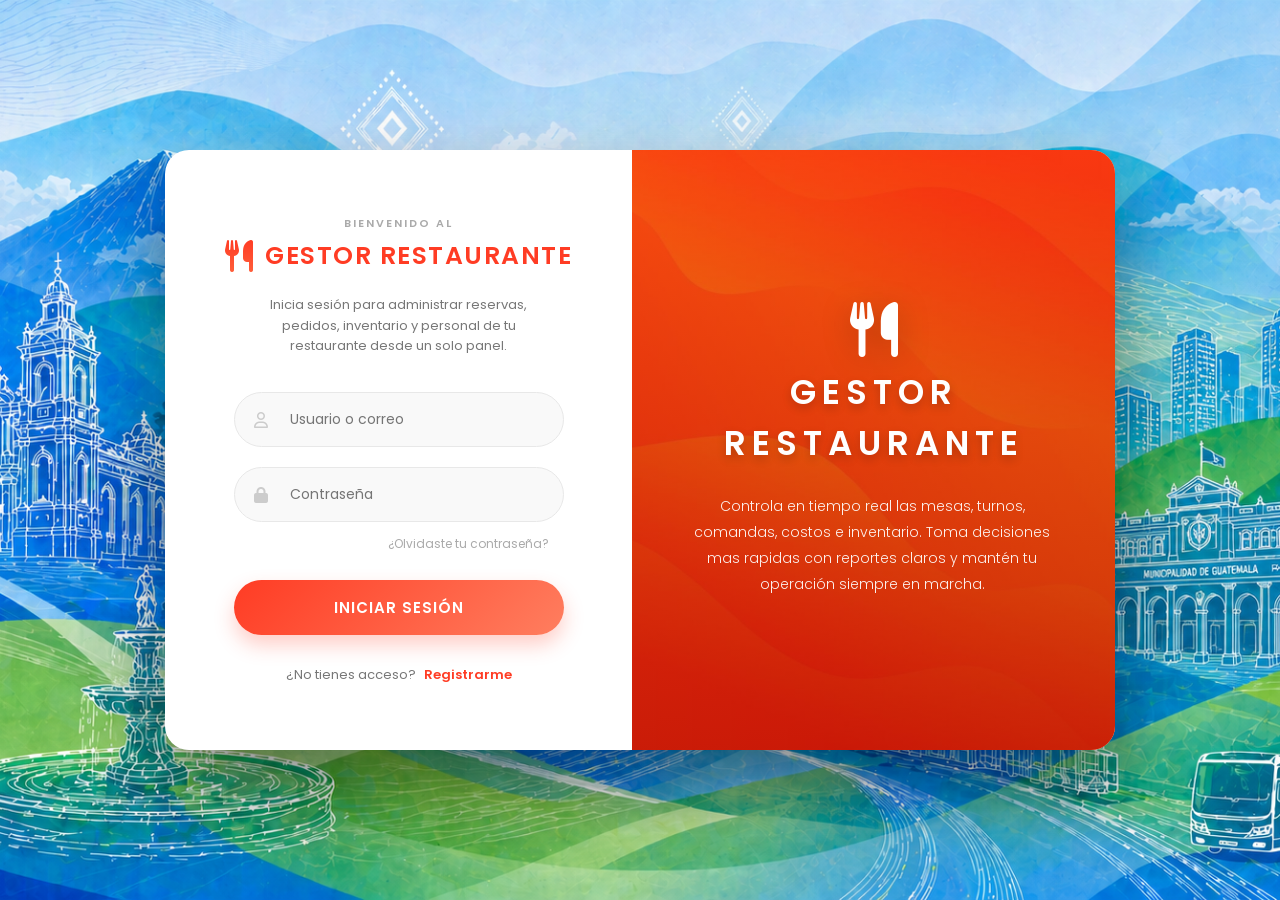
==== index.html @ 8c23b3a1 "feat: Musica de atraco" ====
<!DOCTYPE html>
<html lang="es">
<head>
    <meta charset="UTF-8">
    <meta name="viewport" content="width=device-width, initial-scale=1.0">
    <title>Gestor de Restaurante | Acceso</title>
    <link href="https://fonts.googleapis.com/css2?family=Poppins:wght@300;400;600&display=swap" rel="stylesheet">
    <link rel="stylesheet" href="https://cdnjs.cloudflare.com/ajax/libs/font-awesome/6.4.0/css/all.min.css">
    <link rel="stylesheet" href="css/auth.css">
    <link rel="stylesheet" href="css/login.css">
</head>
<body>
    <div class="login-card">
        <div class="login-left">
            <span class="welcome-text">Bienvenido al</span>
            <div class="logo-container">
                <i class="fas fa-utensils"></i>
                <span>GESTOR RESTAURANTE</span>
            </div>

            <p class="subtitle">Inicia sesión para administrar reservas, pedidos, inventario y personal de tu restaurante desde un solo panel.</p>

            <form action="#">
                <div class="input-group">
                    <i class="far fa-user"></i>
                    <input type="text" placeholder="Usuario o correo" required>
                </div>

                <div class="input-group">
                    <i class="fas fa-lock"></i>
                    <input type="password" placeholder="Contraseña" required>
                </div>

                <div class="forgot-pass">
                    <a href="recuperarContraseña.html">¿Olvidaste tu contraseña?</a>
                </div>

                <button type="submit" class="sign-in-btn">Iniciar Sesión</button>
            </form>

            <p class="signup-link">
                ¿No tienes acceso? <a href="registrarme.html">Registrarme</a>
            </p>
        </div>

        <div class="login-right">
            <div class="right-content">
                <div class="right-logo">
                    <i class="fas fa-utensils"></i>
                    <span>GESTOR RESTAURANTE</span>
                </div>
                <p>Controla en tiempo real las mesas, turnos, comandas, costos e inventario. Toma decisiones mas rapidas con reportes claros y mantén tu operación siempre en marcha.</p>
            </div>
        </div>
    </div>
</body>
</html>
---- css/auth.css ----
:root {
    --primary-red: #ff3c24;
    --primary-orange: #ff5e3a;
    --text-gray: #777;
    --text-light: #aaa;
    --light-gray: #e8e8e8;
    --white: #ffffff;
}

* {
    margin: 0;
    padding: 0;
    box-sizing: border-box;
    font-family: 'Poppins', sans-serif;
}

body {
    background-image: url('../img/fondo.png');
    background-size: cover;
    background-position: center;
    background-attachment: fixed;
    display: flex;
    justify-content: center;
    align-items: center;
    min-height: 100vh;
}

.welcome-text {
    font-size: 11px;
    font-weight: 600;
    color: var(--text-light);
    letter-spacing: 2px;
    margin-bottom: 5px;
    text-transform: uppercase;
}

.logo-container {
    display: flex;
    align-items: center;
    gap: 12px;
    margin-bottom: 20px;
}

.logo-container i {
    font-size: 32px;
    background: linear-gradient(to bottom, var(--primary-red), var(--primary-orange));
    -webkit-background-clip: text;
    background-clip: text;
    -webkit-text-fill-color: transparent;
    color: transparent;
}

.logo-container span {
    font-size: 25px;
    font-weight: 600;
    letter-spacing: 1.5px;
    color: var(--primary-red);
    white-space: nowrap;
}

.subtitle {
    color: var(--text-gray);
    font-size: 13px;
    line-height: 1.6;
}

form {
    width: 100%;
    max-width: 330px;
}

.input-group {
    width: 100%;
    position: relative;
    margin-bottom: 18px;
}

.input-group i {
    position: absolute;
    left: 20px;
    top: 50%;
    transform: translateY(-50%);
    color: #ccc;
    transition: 0.3s;
}

.input-group input,
.input-group select {
    width: 100%;
    padding: 14px 16px 14px 55px;
    border: 1px solid var(--light-gray);
    border-radius: 50px;
    outline: none;
    font-size: 14px;
    background: #f9f9f9;
    transition: all 0.3s ease;
    appearance: none;
}

.input-group input:focus,
.input-group select:focus {
    background: #fff;
    border-color: var(--primary-red);
    box-shadow: 0 0 10px rgba(255, 60, 36, 0.1);
}

.input-group input:focus + i,
.input-group select:focus + i {
    color: var(--primary-red);
}

.auth-btn {
    width: 100%;
    padding: 16px;
    border: none;
    border-radius: 50px;
    background: linear-gradient(135deg, #ff7a1a, var(--primary-orange));
    color: white;
    font-weight: 600;
    font-size: 15px;
    cursor: pointer;
    box-shadow: 0 10px 20px rgba(255, 122, 26, 0.28);
    transition: all 0.3s ease;
    text-transform: uppercase;
    letter-spacing: 1px;
}

.auth-btn:hover {
    transform: translateY(-3px);
    box-shadow: 0 15px 30px rgba(255, 122, 26, 0.38);
}

.auth-btn:active {
    transform: translateY(1px) scale(0.995);
    box-shadow: inset 0 4px 10px rgba(0, 0, 0, 0.12), 0 6px 14px rgba(255, 122, 26, 0.28);
}

.panel-right {
    flex: 1.1;
    background: linear-gradient(rgba(244, 48, 29, 0.55), rgba(180, 10, 10, 0.7)), url('../img/login.jpg');
    background-size: cover;
    background-position: center;
    display: flex;
    justify-content: center;
    align-items: center;
    padding: 60px;
    color: white;
    text-align: center;
}

.right-logo {
    margin-bottom: 25px;
}

.right-logo i {
    font-size: 55px;
    display: block;
    margin-bottom: 10px;
    filter: drop-shadow(0 5px 15px rgba(0, 0, 0, 0.2));
}

.right-logo span {
    font-size: 34px;
    font-weight: 600;
    letter-spacing: 6px;
    display: block;
    text-shadow: 0 4px 10px rgba(0, 0, 0, 0.2);
}

.right-content p {
    font-size: 14px;
    font-weight: 300;
    line-height: 1.85;
    opacity: 0.92;
    max-width: 360px;
}

@media (max-width: 900px) {
    .logo-container {
        flex-direction: column;
        gap: 6px;
    }

    .logo-container i {
        font-size: 26px;
    }

    .logo-container span {
        font-size: 22px;
        letter-spacing: 1px;
        white-space: normal;
        line-height: 1.2;
        text-align: center;
    }
}
---- css/login.css ----
.login-card {
    background: var(--white);
    width: 950px;
    height: 600px;
    display: flex;
    border-radius: 24px;
    overflow: hidden;
    box-shadow: 0 40px 80px rgba(0, 0, 0, 0.45);
}

.login-left {
    flex: 1;
    padding: 40px 60px;
    display: flex;
    flex-direction: column;
    justify-content: center;
    align-items: center;
    text-align: center;
}

.subtitle {
    margin-bottom: 35px;
    max-width: 300px;
}

.input-group {
    margin-bottom: 20px;
}

.input-group input {
    padding: 16px 16px 16px 55px;
}

.forgot-pass {
    display: block;
    text-align: right;
    width: 100%;
    margin-top: -12px;
    margin-bottom: 25px;
    padding-right: 15px;
}

.forgot-pass a {
    font-size: 12px;
    color: var(--text-light);
    text-decoration: none;
    transition: 0.3s;
    font-weight: 400;
}

.forgot-pass a:hover {
    color: var(--primary-red);
}

.sign-in-btn {
    width: 100%;
    padding: 16px;
    border: none;
    border-radius: 50px;
    background: linear-gradient(135deg, var(--primary-red), #ff7e5f);
    color: white;
    font-weight: 600;
    font-size: 15px;
    cursor: pointer;
    box-shadow: 0 10px 20px rgba(255, 60, 36, 0.25);
    transition: all 0.3s ease;
    text-transform: uppercase;
    letter-spacing: 1px;
}

.sign-in-btn:hover {
    transform: translateY(-3px);
    box-shadow: 0 15px 30px rgba(255, 60, 36, 0.35);
}

.signup-link {
    font-size: 13px;
    margin-top: 30px;
    color: var(--text-gray);
}

.signup-link a {
    color: var(--primary-red);
    text-decoration: none;
    font-weight: 600;
    margin-left: 5px;
}

.signup-link a:hover {
    text-decoration: underline;
}

.login-right {
    flex: 1.1;
    background: linear-gradient(rgba(244, 48, 29, 0.55), rgba(180, 10, 10, 0.7)), url('../img/login.jpg');
    background-size: cover;
    background-position: center;
    display: flex;
    justify-content: center;
    align-items: center;
    padding: 60px;
    color: white;
    text-align: center;
}

@media (max-width: 850px) {
    .login-card {
        width: 95%;
        flex-direction: column;
        height: auto;
        margin: 20px;
    }

    .login-right {
        display: none;
    }

    .login-left {
        padding: 56px 24px;
    }

    .subtitle {
        max-width: 100%;
    }
}
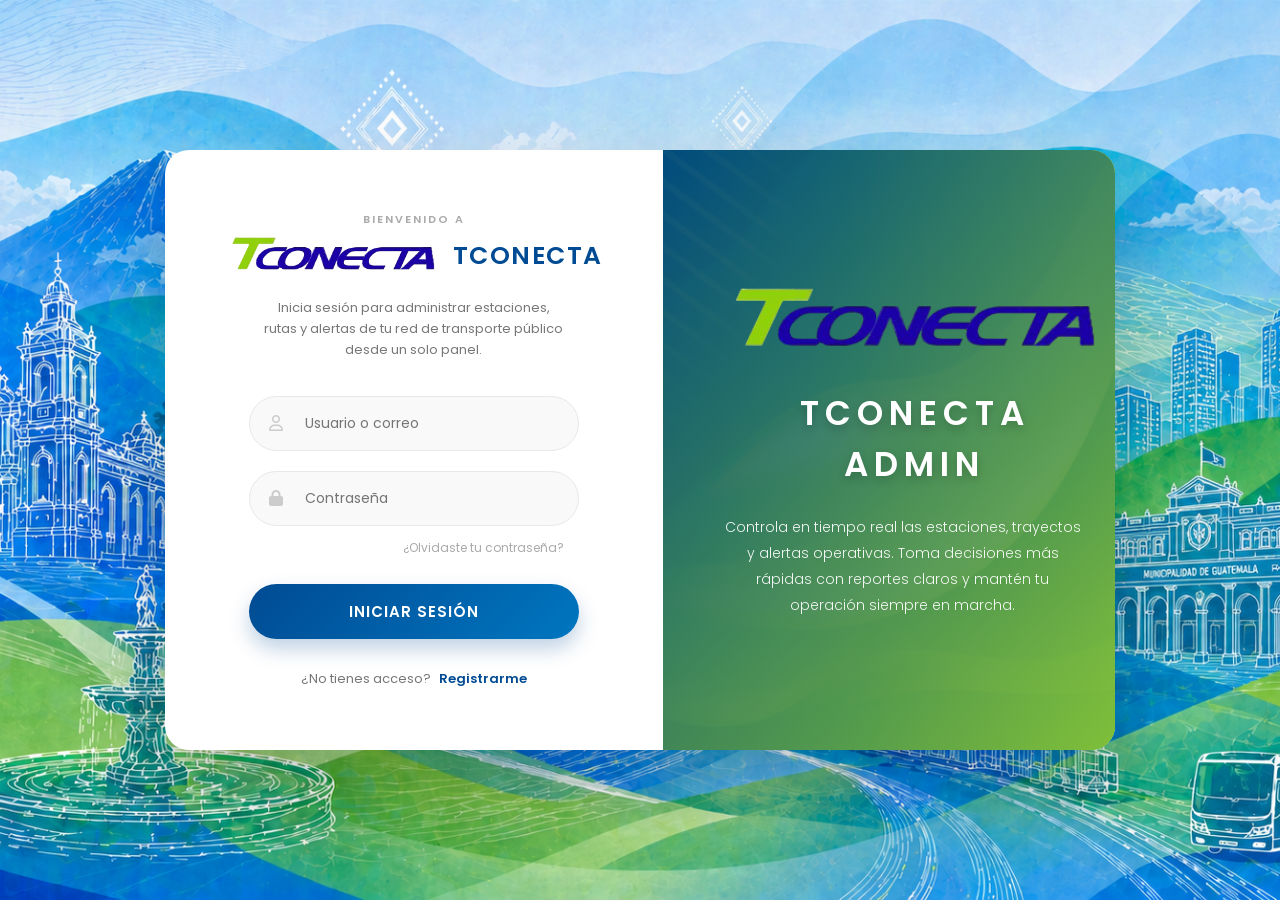
==== commit aa0bee99: "ya no se w me quiero dormir ya" ====
--- a/index.html
+++ b/index.html
@@ -1,57 +1,56 @@
 <!DOCTYPE html>
 <html lang="es">
 <head>
-    <meta charset="UTF-8">
-    <meta name="viewport" content="width=device-width, initial-scale=1.0">
-    <title>Gestor de Restaurante | Acceso</title>
-    <link href="https://fonts.googleapis.com/css2?family=Poppins:wght@300;400;600&display=swap" rel="stylesheet">
-    <link rel="stylesheet" href="https://cdnjs.cloudflare.com/ajax/libs/font-awesome/6.4.0/css/all.min.css">
-    <link rel="stylesheet" href="css/auth.css">
-    <link rel="stylesheet" href="css/login.css">
+<meta charset="UTF-8">
+<meta name="viewport" content="width=device-width, initial-scale=1.0">
+<title>Tconecta | Acceso</title>
+<link href="https://fonts.googleapis.com/css2?family=Poppins:wght@300;400;600&display=swap" rel="stylesheet">
+<link rel="stylesheet" href="https://cdnjs.cloudflare.com/ajax/libs/font-awesome/6.4.0/css/all.min.css">
+<link rel="stylesheet" href="css/auth.css">
+<link rel="stylesheet" href="css/login.css">
 </head>
 <body>
-    <div class="login-card">
-        <div class="login-left">
-            <span class="welcome-text">Bienvenido al</span>
-            <div class="logo-container">
-                <i class="fas fa-utensils"></i>
-                <span>GESTOR RESTAURANTE</span>
+<div class="login-card">
+<div class="login-left">
+<span class="welcome-text">Bienvenido a</span>
+<div class="logo-container">
+<img src="img/logo.png" alt="Tconecta Logo" style="height: 45px;">
+<span>TCONECTA</span>
+</div>
+<p class="subtitle">Inicia sesión para administrar estaciones, rutas y alertas de tu red de transporte público desde un solo panel.</p>
+
+        <form action="#">
+            <div class="input-group">
+                <i class="far fa-user"></i>
+                <input type="text" placeholder="Usuario o correo" required>
             </div>
 
-            <p class="subtitle">Inicia sesión para administrar reservas, pedidos, inventario y personal de tu restaurante desde un solo panel.</p>
+            <div class="input-group">
+                <i class="fas fa-lock"></i>
+                <input type="password" placeholder="Contraseña" required>
+            </div>
 
-            <form action="#">
-                <div class="input-group">
-                    <i class="far fa-user"></i>
-                    <input type="text" placeholder="Usuario o correo" required>
-                </div>
+            <div class="forgot-pass">
+                <a href="pages/recuperarContraseña.html">¿Olvidaste tu contraseña?</a>
+            </div>
 
-                <div class="input-group">
-                    <i class="fas fa-lock"></i>
-                    <input type="password" placeholder="Contraseña" required>
-                </div>
+            <button type="submit" class="sign-in-btn auth-btn">Iniciar Sesión</button>
+        </form>
 
-                <div class="forgot-pass">
-                    <a href="recuperarContraseña.html">¿Olvidaste tu contraseña?</a>
-                </div>
+        <p class="signup-link">
+            ¿No tienes acceso? <a href="pages/registrarme.html">Registrarme</a>
+        </p>
+    </div>
 
-                <button type="submit" class="sign-in-btn">Iniciar Sesión</button>
-            </form>
-
-            <p class="signup-link">
-                ¿No tienes acceso? <a href="registrarme.html">Registrarme</a>
-            </p>
-        </div>
-
-        <div class="login-right">
-            <div class="right-content">
-                <div class="right-logo">
-                    <i class="fas fa-utensils"></i>
-                    <span>GESTOR RESTAURANTE</span>
-                </div>
-                <p>Controla en tiempo real las mesas, turnos, comandas, costos e inventario. Toma decisiones mas rapidas con reportes claros y mantén tu operación siempre en marcha.</p>
+    <div class="login-right panel-right">
+        <div class="right-content relative-content">
+            <div class="right-logo">
+                <img src="img/logo.png" alt="Tconecta" style="height: 80px; margin-bottom: 20px;">
+                <span>TCONECTA ADMIN</span>
             </div>
+            <p>Controla en tiempo real las estaciones, trayectos y alertas operativas. Toma decisiones más rápidas con reportes claros y mantén tu operación siempre en marcha.</p>
         </div>
     </div>
+</div>
 </body>
-</html>
+</html>
--- a/css/auth.css
+++ b/css/auth.css
@@ -1,195 +1,192 @@
 :root {
-    --primary-red: #ff3c24;
-    --primary-orange: #ff5e3a;
-    --text-gray: #777;
-    --text-light: #aaa;
-    --light-gray: #e8e8e8;
-    --white: #ffffff;
+--primary-blue: #004b93;
+--primary-green: #8dc63f;
+--secondary-blue: #0076c0;
+--text-gray: #777;
+--text-light: #aaa;
+--light-gray: #e8e8e8;
+--white: #ffffff;
 }
 
-* {
+    *{
     margin: 0;
     padding: 0;
     box-sizing: border-box;
     font-family: 'Poppins', sans-serif;
-}
+    }
 
 body {
-    background-image: url('../img/fondo.png');
-    background-size: cover;
-    background-position: center;
-    background-attachment: fixed;
-    display: flex;
-    justify-content: center;
-    align-items: center;
-    min-height: 100vh;
+background: url('../img/fondo.png');
+background-size: cover;
+background-position: center;
+background-attachment: fixed;
+display: flex;
+justify-content: center;
+align-items: center;
+min-height: 100vh;
 }
 
 .welcome-text {
-    font-size: 11px;
-    font-weight: 600;
-    color: var(--text-light);
-    letter-spacing: 2px;
-    margin-bottom: 5px;
-    text-transform: uppercase;
+font-size: 11px;
+font-weight: 600;
+color: var(--text-light);
+letter-spacing: 2px;
+margin-bottom: 5px;
+text-transform: uppercase;
 }
 
 .logo-container {
-    display: flex;
-    align-items: center;
-    gap: 12px;
-    margin-bottom: 20px;
-}
-
-.logo-container i {
-    font-size: 32px;
-    background: linear-gradient(to bottom, var(--primary-red), var(--primary-orange));
-    -webkit-background-clip: text;
-    background-clip: text;
-    -webkit-text-fill-color: transparent;
-    color: transparent;
+display: flex;
+align-items: center;
+gap: 12px;
+margin-bottom: 20px;
 }
 
 .logo-container span {
-    font-size: 25px;
-    font-weight: 600;
-    letter-spacing: 1.5px;
-    color: var(--primary-red);
-    white-space: nowrap;
+font-size: 25px;
+font-weight: 600;
+letter-spacing: 1.5px;
+color: var(--primary-blue);
+white-space: nowrap;
 }
 
 .subtitle {
-    color: var(--text-gray);
-    font-size: 13px;
-    line-height: 1.6;
+color: var(--text-gray);
+font-size: 13px;
+line-height: 1.6;
 }
 
 form {
-    width: 100%;
-    max-width: 330px;
+width: 100%;
+max-width: 330px;
 }
 
 .input-group {
-    width: 100%;
-    position: relative;
-    margin-bottom: 18px;
+width: 100%;
+position: relative;
+margin-bottom: 18px;
 }
 
 .input-group i {
-    position: absolute;
-    left: 20px;
-    top: 50%;
-    transform: translateY(-50%);
-    color: #ccc;
-    transition: 0.3s;
+position: absolute;
+left: 20px;
+top: 50%;
+transform: translateY(-50%);
+color: #ccc;
+transition: 0.3s;
 }
 
 .input-group input,
 .input-group select {
-    width: 100%;
-    padding: 14px 16px 14px 55px;
-    border: 1px solid var(--light-gray);
-    border-radius: 50px;
-    outline: none;
-    font-size: 14px;
-    background: #f9f9f9;
-    transition: all 0.3s ease;
-    appearance: none;
+width: 100%;
+padding: 14px 16px 14px 55px;
+border: 1px solid var(--light-gray);
+border-radius: 50px;
+outline: none;
+font-size: 14px;
+background: #f9f9f9;
+transition: all 0.3s ease;
+appearance: none;
 }
 
 .input-group input:focus,
 .input-group select:focus {
-    background: #fff;
-    border-color: var(--primary-red);
-    box-shadow: 0 0 10px rgba(255, 60, 36, 0.1);
+background: #fff;
+border-color: var(--primary-blue);
+box-shadow: 0 0 10px rgba(0, 75, 147, 0.1);
 }
 
 .input-group input:focus + i,
 .input-group select:focus + i {
-    color: var(--primary-red);
+color: var(--primary-blue);
 }
 
 .auth-btn {
-    width: 100%;
-    padding: 16px;
-    border: none;
-    border-radius: 50px;
-    background: linear-gradient(135deg, #ff7a1a, var(--primary-orange));
-    color: white;
-    font-weight: 600;
-    font-size: 15px;
-    cursor: pointer;
-    box-shadow: 0 10px 20px rgba(255, 122, 26, 0.28);
-    transition: all 0.3s ease;
-    text-transform: uppercase;
-    letter-spacing: 1px;
+width: 100%;
+padding: 16px;
+border: none;
+border-radius: 50px;
+background: linear-gradient(135deg, var(--primary-blue), var(--secondary-blue));
+color: white;
+font-weight: 600;
+font-size: 15px;
+cursor: pointer;
+box-shadow: 0 10px 20px rgba(0, 75, 147, 0.28);
+transition: all 0.3s ease;
+text-transform: uppercase;
+letter-spacing: 1px;
 }
 
 .auth-btn:hover {
-    transform: translateY(-3px);
-    box-shadow: 0 15px 30px rgba(255, 122, 26, 0.38);
+transform: translateY(-3px);
+box-shadow: 0 15px 30px rgba(0, 75, 147, 0.38);
 }
 
 .auth-btn:active {
-    transform: translateY(1px) scale(0.995);
-    box-shadow: inset 0 4px 10px rgba(0, 0, 0, 0.12), 0 6px 14px rgba(255, 122, 26, 0.28);
+transform: translateY(1px) scale(0.995);
+box-shadow: inset 0 4px 10px rgba(0, 0, 0, 0.12), 0 6px 14px rgba(0, 75, 147, 0.28);
 }
 
 .panel-right {
-    flex: 1.1;
-    background: linear-gradient(rgba(244, 48, 29, 0.55), rgba(180, 10, 10, 0.7)), url('../img/login.jpg');
-    background-size: cover;
-    background-position: center;
-    display: flex;
-    justify-content: center;
-    align-items: center;
-    padding: 60px;
-    color: white;
+flex: 1.1;
+background: url('../img/login.jpg');
+background-size: cover;
+background-position: center;
+position: relative;
+display: flex;
+justify-content: center;
+align-items: center;
+padding: 60px;
+color: white;
+text-align: center;
+z-index: 1;
+}
+
+.panel-right::before {
+content: '';
+position: absolute;
+inset: 0;
+background: linear-gradient(135deg, rgba(0, 75, 147, 0.85), rgba(141, 198, 63, 0.85));
+z-index: -1;
+}
+
+.relative-content {
+position: relative;
+z-index: 2;
+}
+
+.right-logo {
+margin-bottom: 25px;
+}
+
+.right-logo span {
+font-size: 34px;
+font-weight: 600;
+letter-spacing: 6px;
+display: block;
+text-shadow: 0 4px 10px rgba(0, 0, 0, 0.2);
+}
+
+.right-content p {
+font-size: 14px;
+font-weight: 300;
+line-height: 1.85;
+opacity: 0.92;
+max-width: 360px;
+}
+
+@media (max-width: 900px) {
+.logo-container {
+flex-direction: column;
+gap: 6px;
+}
+
+.logo-container span {
+    font-size: 22px;
+    letter-spacing: 1px;
+    white-space: normal;
+    line-height: 1.2;
     text-align: center;
 }
 
-.right-logo {
-    margin-bottom: 25px;
-}
-
-.right-logo i {
-    font-size: 55px;
-    display: block;
-    margin-bottom: 10px;
-    filter: drop-shadow(0 5px 15px rgba(0, 0, 0, 0.2));
-}
-
-.right-logo span {
-    font-size: 34px;
-    font-weight: 600;
-    letter-spacing: 6px;
-    display: block;
-    text-shadow: 0 4px 10px rgba(0, 0, 0, 0.2);
-}
-
-.right-content p {
-    font-size: 14px;
-    font-weight: 300;
-    line-height: 1.85;
-    opacity: 0.92;
-    max-width: 360px;
-}
-
-@media (max-width: 900px) {
-    .logo-container {
-        flex-direction: column;
-        gap: 6px;
-    }
-
-    .logo-container i {
-        font-size: 26px;
-    }
-
-    .logo-container span {
-        font-size: 22px;
-        letter-spacing: 1px;
-        white-space: normal;
-        line-height: 1.2;
-        text-align: center;
-    }
-}
+}
--- a/css/login.css
+++ b/css/login.css
@@ -1,125 +1,101 @@
 .login-card {
-    background: var(--white);
-    width: 950px;
-    height: 600px;
-    display: flex;
-    border-radius: 24px;
-    overflow: hidden;
-    box-shadow: 0 40px 80px rgba(0, 0, 0, 0.45);
+background: var(--white);
+width: 950px;
+height: 600px;
+display: flex;
+border-radius: 24px;
+overflow: hidden;
+box-shadow: 0 40px 80px rgba(0, 0, 0, 0.2);
 }
 
 .login-left {
-    flex: 1;
-    padding: 40px 60px;
-    display: flex;
-    flex-direction: column;
-    justify-content: center;
-    align-items: center;
-    text-align: center;
+flex: 1;
+padding: 40px 60px;
+display: flex;
+flex-direction: column;
+justify-content: center;
+align-items: center;
+text-align: center;
 }
 
 .subtitle {
-    margin-bottom: 35px;
-    max-width: 300px;
+margin-bottom: 35px;
+max-width: 300px;
 }
 
 .input-group {
-    margin-bottom: 20px;
+margin-bottom: 20px;
 }
 
 .input-group input {
-    padding: 16px 16px 16px 55px;
+padding: 16px 16px 16px 55px;
 }
 
 .forgot-pass {
-    display: block;
-    text-align: right;
-    width: 100%;
-    margin-top: -12px;
-    margin-bottom: 25px;
-    padding-right: 15px;
+display: block;
+text-align: right;
+width: 100%;
+margin-top: -12px;
+margin-bottom: 25px;
+padding-right: 15px;
 }
 
 .forgot-pass a {
-    font-size: 12px;
-    color: var(--text-light);
-    text-decoration: none;
-    transition: 0.3s;
-    font-weight: 400;
+font-size: 12px;
+color: var(--text-light);
+text-decoration: none;
+transition: 0.3s;
+font-weight: 400;
 }
 
 .forgot-pass a:hover {
-    color: var(--primary-red);
+color: var(--primary-blue);
 }
 
 .sign-in-btn {
-    width: 100%;
-    padding: 16px;
-    border: none;
-    border-radius: 50px;
-    background: linear-gradient(135deg, var(--primary-red), #ff7e5f);
-    color: white;
-    font-weight: 600;
-    font-size: 15px;
-    cursor: pointer;
-    box-shadow: 0 10px 20px rgba(255, 60, 36, 0.25);
-    transition: all 0.3s ease;
-    text-transform: uppercase;
-    letter-spacing: 1px;
+background: linear-gradient(135deg, var(--primary-blue), var(--secondary-blue));
+box-shadow: 0 10px 20px rgba(0, 75, 147, 0.25);
 }
 
 .sign-in-btn:hover {
-    transform: translateY(-3px);
-    box-shadow: 0 15px 30px rgba(255, 60, 36, 0.35);
+box-shadow: 0 15px 30px rgba(0, 75, 147, 0.35);
 }
 
 .signup-link {
-    font-size: 13px;
-    margin-top: 30px;
-    color: var(--text-gray);
+font-size: 13px;
+margin-top: 30px;
+color: var(--text-gray);
 }
 
 .signup-link a {
-    color: var(--primary-red);
-    text-decoration: none;
-    font-weight: 600;
-    margin-left: 5px;
+color: var(--primary-blue);
+text-decoration: none;
+font-weight: 600;
+margin-left: 5px;
 }
 
 .signup-link a:hover {
-    text-decoration: underline;
+text-decoration: underline;
+}
+
+@media (max-width: 850px) {
+.login-card {
+width: 95%;
+flex-direction: column;
+height: auto;
+margin: 20px;
 }
 
 .login-right {
-    flex: 1.1;
-    background: linear-gradient(rgba(244, 48, 29, 0.55), rgba(180, 10, 10, 0.7)), url('../img/login.jpg');
-    background-size: cover;
-    background-position: center;
-    display: flex;
-    justify-content: center;
-    align-items: center;
-    padding: 60px;
-    color: white;
-    text-align: center;
+    display: none;
 }
 
-@media (max-width: 850px) {
-    .login-card {
-        width: 95%;
-        flex-direction: column;
-        height: auto;
-        margin: 20px;
-    }
+.login-left {
+    padding: 56px 24px;
+}
 
-    .login-right {
-        display: none;
-    }
+.subtitle {
+    max-width: 100%;
+}
 
-    .login-left {
-        padding: 56px 24px;
-    }
-
-    .subtitle {
-        max-width: 100%;
-    }
-}
+}
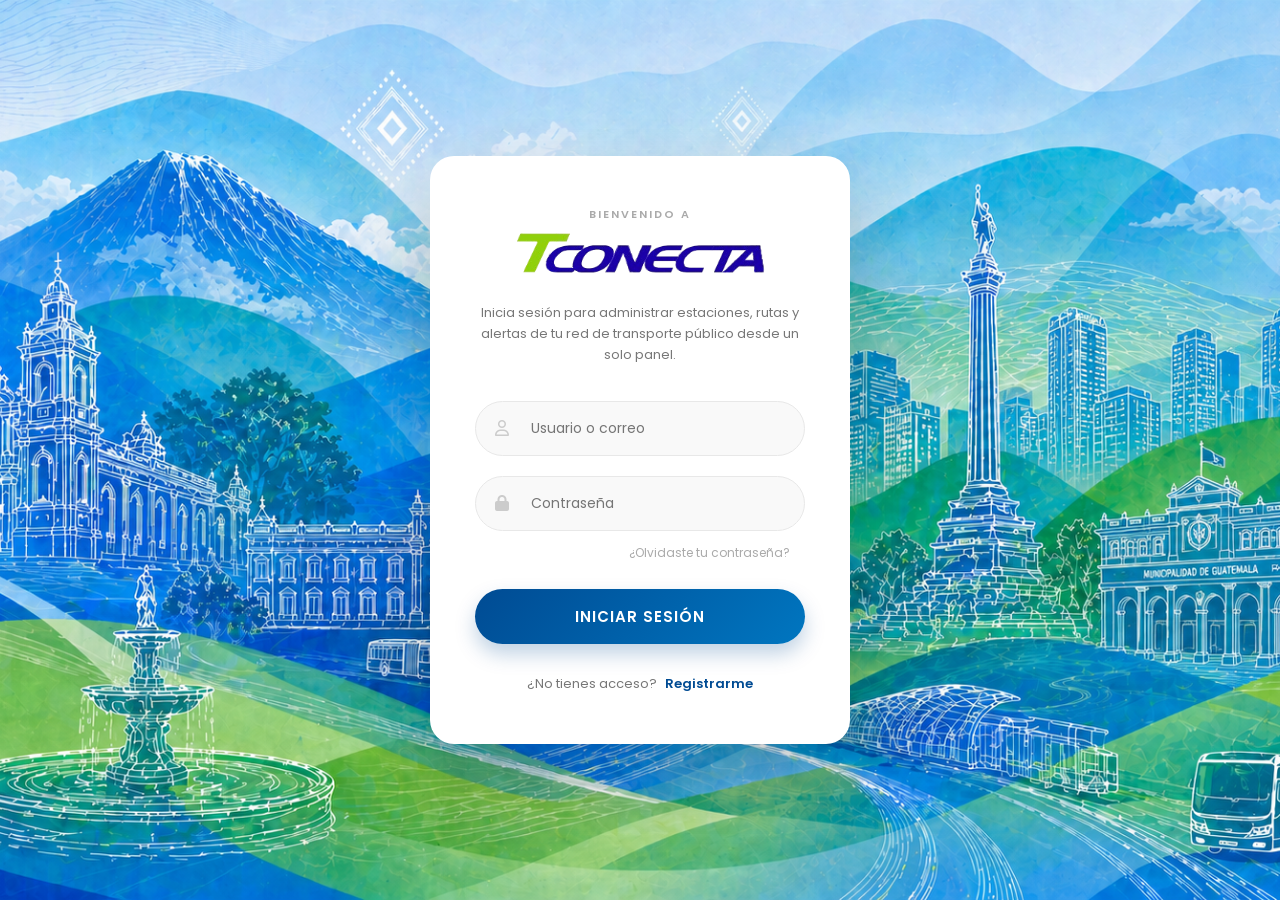
==== commit 1477c088: "noseyaw" ====
--- a/index.html
+++ b/index.html
@@ -11,13 +11,15 @@
 </head>
 <body>
 <div class="login-card">
-<div class="login-left">
-<span class="welcome-text">Bienvenido a</span>
-<div class="logo-container">
-<img src="img/logo.png" alt="Tconecta Logo" style="height: 45px;">
-<span>TCONECTA</span>
-</div>
-<p class="subtitle">Inicia sesión para administrar estaciones, rutas y alertas de tu red de transporte público desde un solo panel.</p>
+    <div class="login-left">
+        <span class="welcome-text">Bienvenido a</span>
+        
+        <!-- Contenedor del logo ajustado -->
+        <div class="logo-container" style="width: 100%; justify-content: center; margin-bottom: 20px;">
+            <img src="img/logo.png" alt="Tconecta Logo" style="height: 55px; margin: 0 auto; display: block;">
+        </div>
+        
+        <p class="subtitle" style="margin: 0 auto 35px;">Inicia sesión para administrar estaciones, rutas y alertas de tu red de transporte público desde un solo panel.</p>
 
         <form action="#">
             <div class="input-group">
@@ -41,16 +43,6 @@
             ¿No tienes acceso? <a href="pages/registrarme.html">Registrarme</a>
         </p>
     </div>
-
-    <div class="login-right panel-right">
-        <div class="right-content relative-content">
-            <div class="right-logo">
-                <img src="img/logo.png" alt="Tconecta" style="height: 80px; margin-bottom: 20px;">
-                <span>TCONECTA ADMIN</span>
-            </div>
-            <p>Controla en tiempo real las estaciones, trayectos y alertas operativas. Toma decisiones más rápidas con reportes claros y mantén tu operación siempre en marcha.</p>
-        </div>
-    </div>
 </div>
 </body>
 </html>
--- a/css/login.css
+++ b/css/login.css
@@ -1,101 +1,89 @@
 .login-card {
-background: var(--white);
-width: 950px;
-height: 600px;
-display: flex;
-border-radius: 24px;
-overflow: hidden;
-box-shadow: 0 40px 80px rgba(0, 0, 0, 0.2);
+    background: var(--white);
+    width: 420px;
+    display: flex;
+    border-radius: 24px;
+    overflow: hidden;
+    box-shadow: 0 40px 80px rgba(0, 0, 0, 0.2);
 }
 
 .login-left {
-flex: 1;
-padding: 40px 60px;
-display: flex;
-flex-direction: column;
-justify-content: center;
-align-items: center;
-text-align: center;
+    flex: 1;
+    padding: 50px 40px;
+    display: flex;
+    flex-direction: column;
+    justify-content: center;
+    align-items: center;
+    text-align: center;
 }
 
 .subtitle {
-margin-bottom: 35px;
-max-width: 300px;
+    margin-bottom: 35px;
+    max-width: 100%;
 }
 
 .input-group {
-margin-bottom: 20px;
+    margin-bottom: 20px;
 }
 
 .input-group input {
-padding: 16px 16px 16px 55px;
+    padding: 16px 16px 16px 55px;
 }
 
 .forgot-pass {
-display: block;
-text-align: right;
-width: 100%;
-margin-top: -12px;
-margin-bottom: 25px;
-padding-right: 15px;
+    display: block;
+    text-align: right;
+    width: 100%;
+    margin-top: -12px;
+    margin-bottom: 25px;
+    padding-right: 15px;
 }
 
 .forgot-pass a {
-font-size: 12px;
-color: var(--text-light);
-text-decoration: none;
-transition: 0.3s;
-font-weight: 400;
+    font-size: 12px;
+    color: var(--text-light);
+    text-decoration: none;
+    transition: 0.3s;
+    font-weight: 400;
 }
 
 .forgot-pass a:hover {
-color: var(--primary-blue);
+    color: var(--primary-blue);
 }
 
 .sign-in-btn {
-background: linear-gradient(135deg, var(--primary-blue), var(--secondary-blue));
-box-shadow: 0 10px 20px rgba(0, 75, 147, 0.25);
+    background: linear-gradient(135deg, var(--primary-blue), var(--secondary-blue));
+    box-shadow: 0 10px 20px rgba(0, 75, 147, 0.25);
 }
 
 .sign-in-btn:hover {
-box-shadow: 0 15px 30px rgba(0, 75, 147, 0.35);
+    box-shadow: 0 15px 30px rgba(0, 75, 147, 0.35);
 }
 
 .signup-link {
-font-size: 13px;
-margin-top: 30px;
-color: var(--text-gray);
+    font-size: 13px;
+    margin-top: 30px;
+    color: var(--text-gray);
 }
 
 .signup-link a {
-color: var(--primary-blue);
-text-decoration: none;
-font-weight: 600;
-margin-left: 5px;
+    color: var(--primary-blue);
+    text-decoration: none;
+    font-weight: 600;
+    margin-left: 5px;
 }
 
 .signup-link a:hover {
-text-decoration: underline;
+    text-decoration: underline;
 }
 
 @media (max-width: 850px) {
-.login-card {
-width: 95%;
-flex-direction: column;
-height: auto;
-margin: 20px;
-}
-
-.login-right {
-    display: none;
-}
-
-.login-left {
-    padding: 56px 24px;
-}
-
-.subtitle {
-    max-width: 100%;
-}
-
+    .login-card {
+        width: 95%;
+        max-width: 420px;
+        margin: 20px;
+    }
+    .login-left {
+        padding: 40px 24px;
+    }
 }
